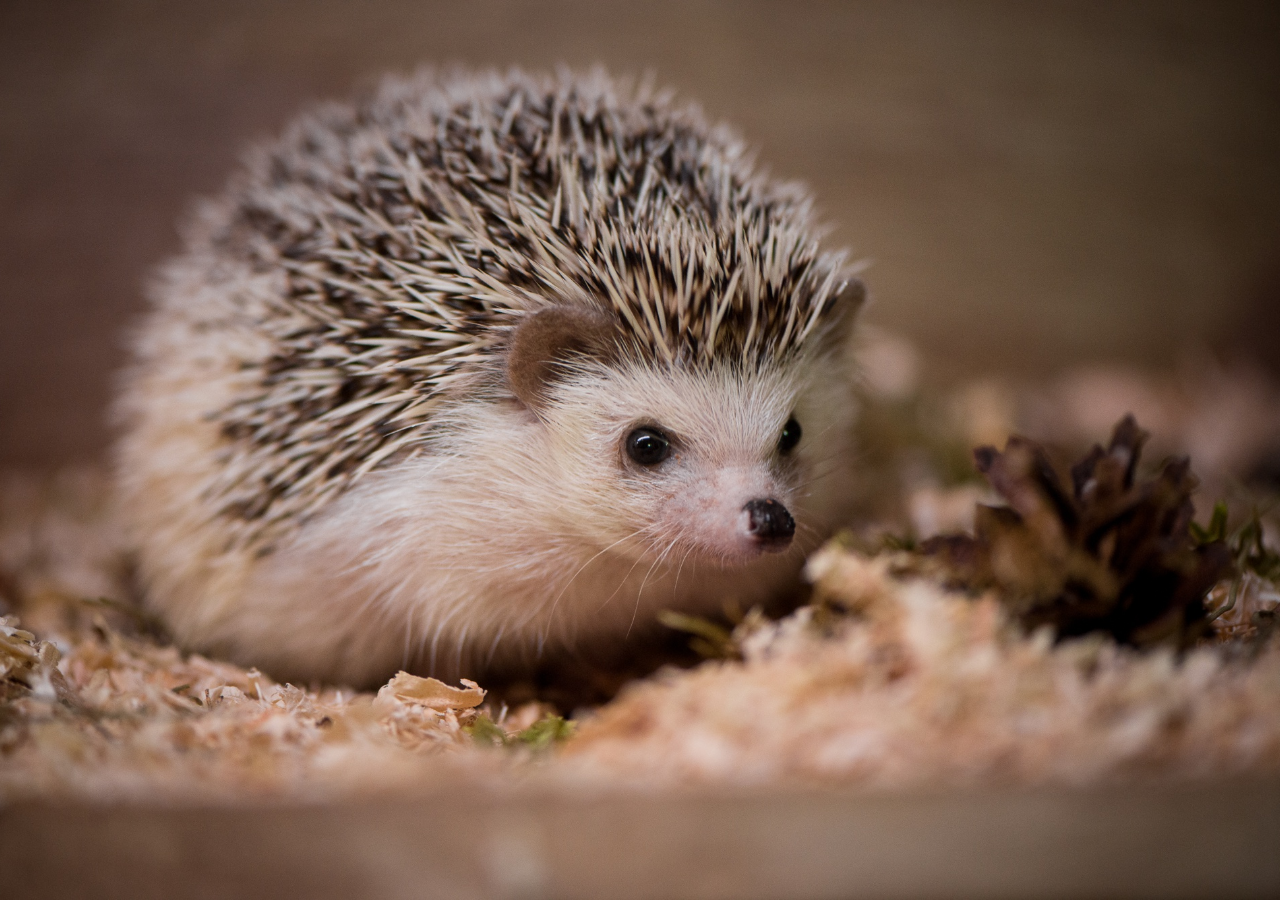
==== main.html @ b9af801c "Add files via upload" ====
<!DOCTYPE html>
<html lang="en">
<head>
    <meta charset="UTF-8">
    <meta http-equiv="X-UA-Compatible" content="IE=edge">
    <meta name="viewport" content="width=device-width, initial-scale=1.0">
    <link rel="stylesheet" href="css.css">
    <title>Document</title>
</head>
<body>
    
</body>
</html>
---- css.css ----
html {

    background-image:url(img/2000x1335-px-animals-depth-of-field-hedgehog-macro-1431965.jpg);
    
    background-repeat: no-repeat;
    
    background-position: center center;
    
    background-attachment: fixed;
    
    -webkit-background-size: cover;
    
    -moz-background-size: cover;
    
    -o-background-size: cover;
    
    background-size: cover;
    
    }
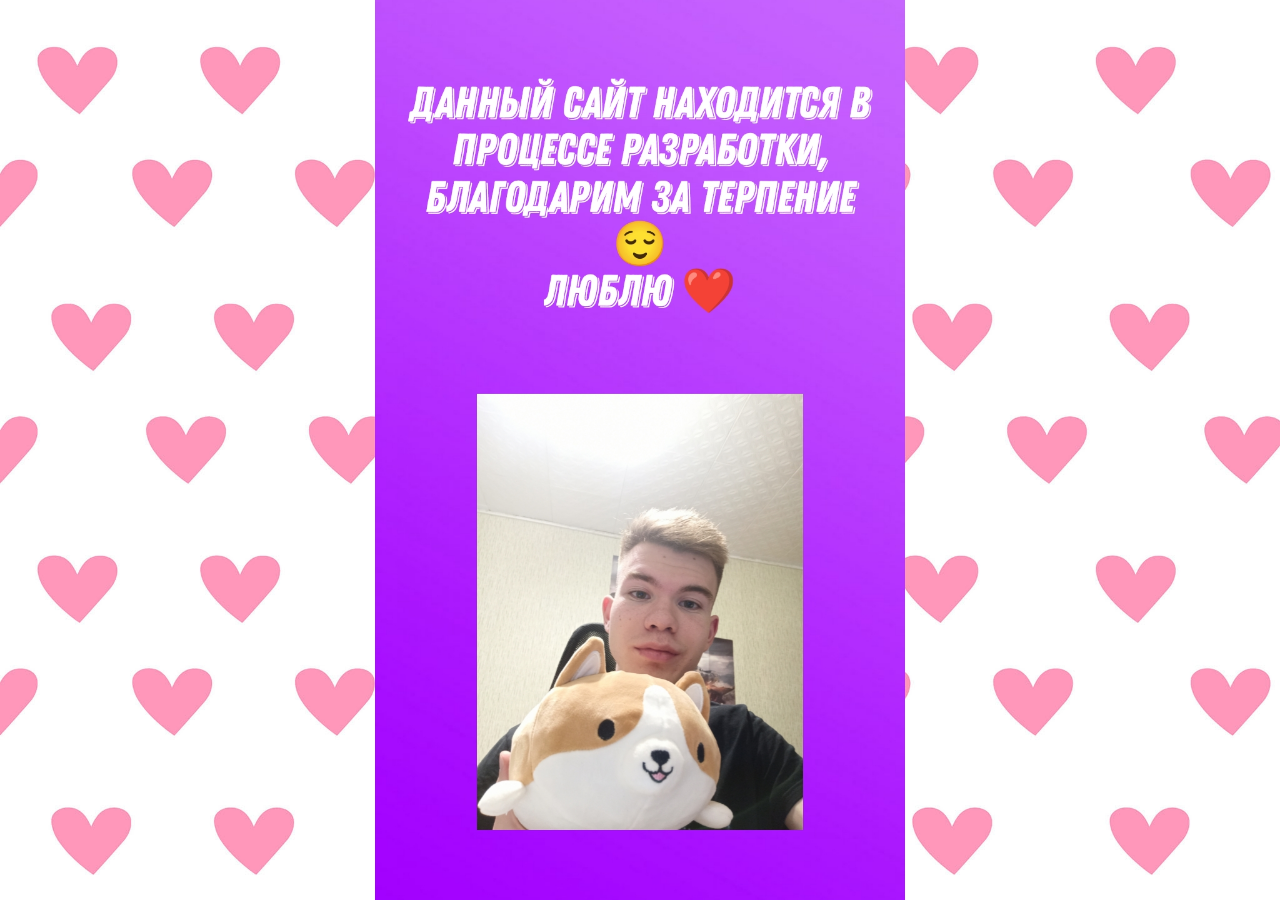
==== commit cc145a99: "Add files via upload" ====
--- a/main.html
+++ b/main.html
@@ -8,6 +8,7 @@
     <title>Document</title>
 </head>
 <body>
+   
     
 </body>
 </html>--- a/css.css
+++ b/css.css
@@ -1,6 +1,6 @@
 html {
 
-    background-image:url(img/2000x1335-px-animals-depth-of-field-hedgehog-macro-1431965.jpg);
+    background-image:url(img/PicsArt_11-02-05_54_26.jpg);
     
     background-repeat: no-repeat;
     
@@ -16,4 +16,6 @@
     
     background-size: cover;
     
-    }+    }
+
+   